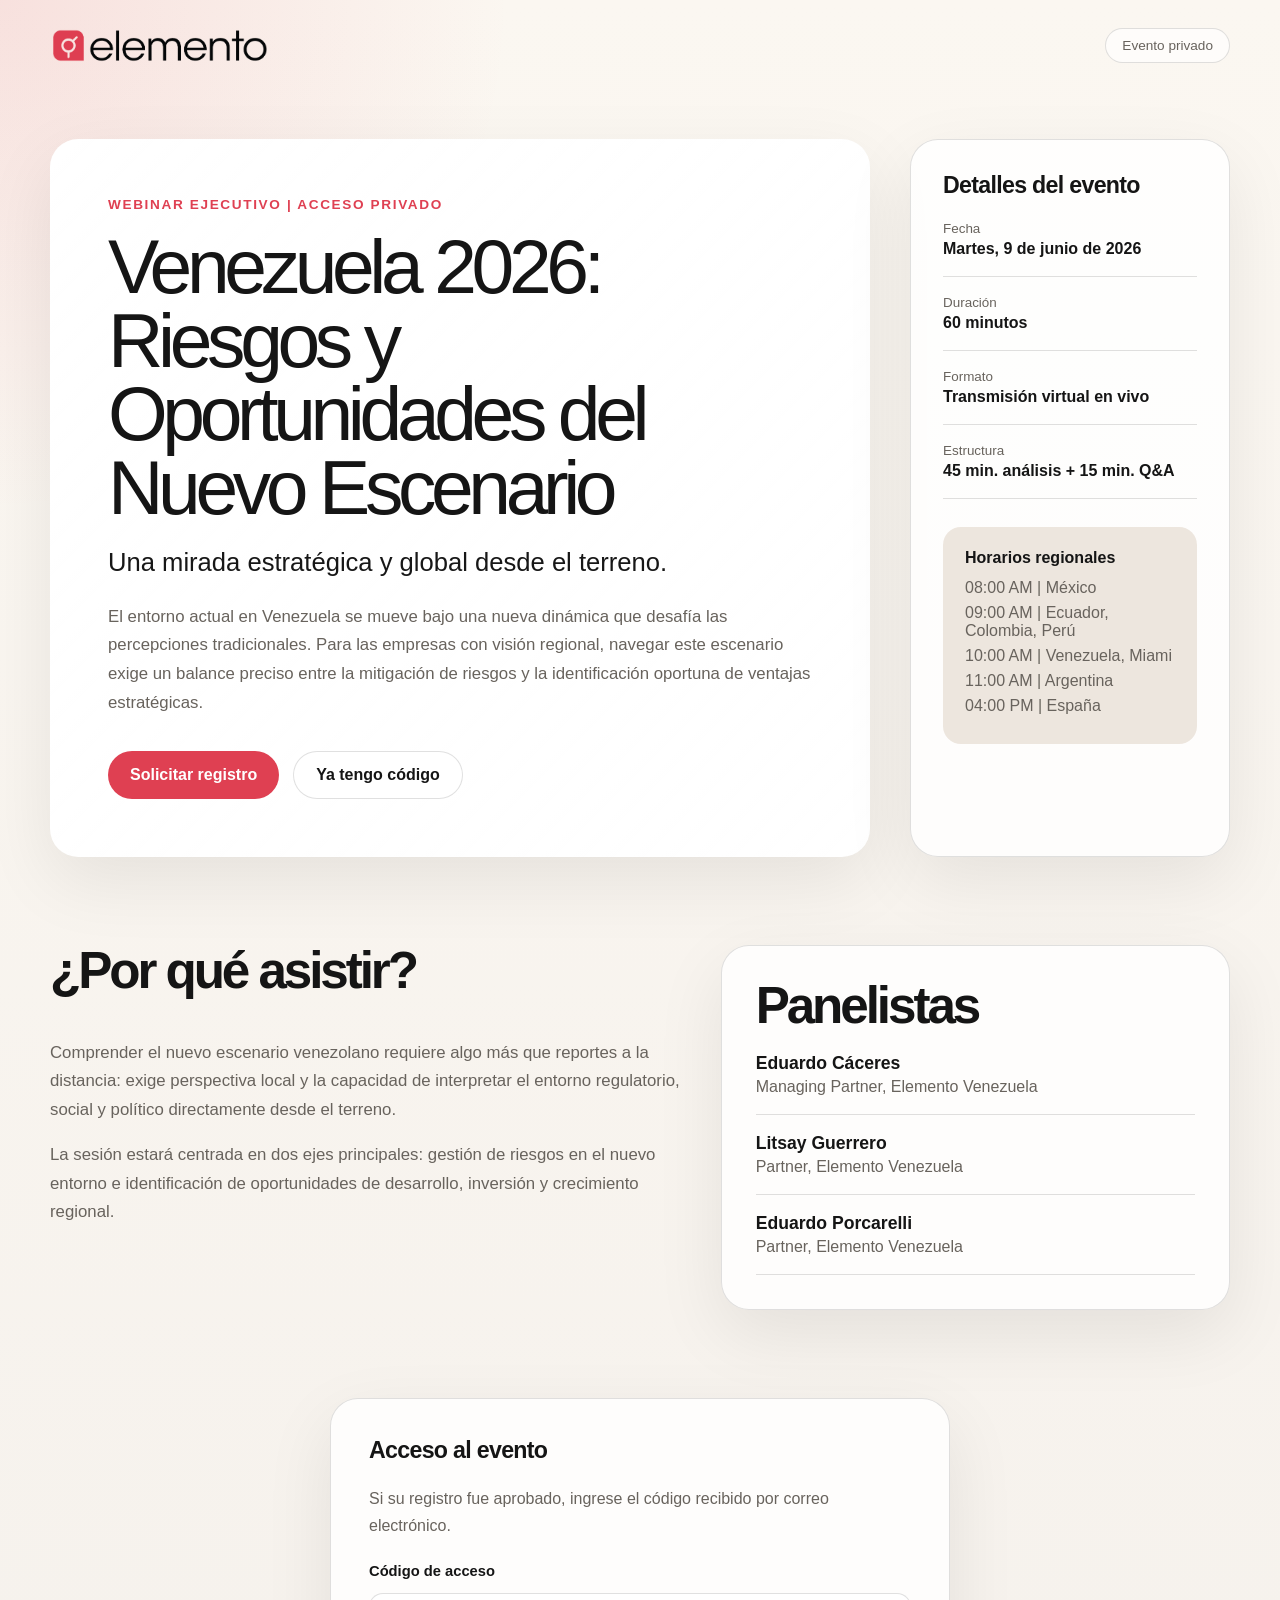
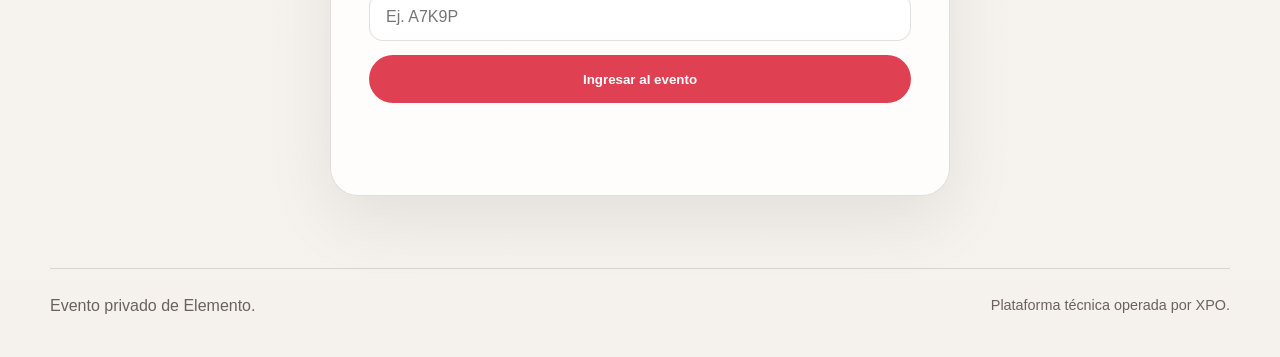
==== index.html @ 646c164e "Create initial landing and event pages" ====
<!DOCTYPE html>
<html lang="es">
<head>
  <meta charset="UTF-8" />
  <meta name="viewport" content="width=device-width, initial-scale=1.0" />
  <title>Venezuela 2026 | Evento privado Elemento</title>
  <meta
    name="description"
    content="Venezuela 2026: Riesgos y Oportunidades del Nuevo Escenario. Evento privado de Elemento."
  />
  <link rel="stylesheet" href="assets/css/styles.css" />
</head>
<body>
  <main class="page-shell">
    <header class="site-header">
      <img
        src="assets/img/elemento-logo-red.png"
        alt="Elemento"
        class="brand-logo"
      />
      <span class="event-label">Evento privado</span>
    </header>

    <section class="hero">
      <div class="hero-content">
        <p class="eyebrow">Webinar ejecutivo | Acceso privado</p>

        <h1>
          Venezuela 2026:<br />
          Riesgos y Oportunidades del Nuevo Escenario
        </h1>

        <p class="hero-subtitle">
          Una mirada estratégica y global desde el terreno.
        </p>

        <p class="hero-text">
          El entorno actual en Venezuela se mueve bajo una nueva dinámica que
          desafía las percepciones tradicionales. Para las empresas con visión
          regional, navegar este escenario exige un balance preciso entre la
          mitigación de riesgos y la identificación oportuna de ventajas
          estratégicas.
        </p>

        <div class="hero-actions">
          <a
            class="button button-primary"
            href="https://docs.google.com/forms/d/e/1FAIpQLSeJGfo5DS8KZubzHInb-4fm3yp3BHYfcJk1fOqgopE6ZHkMRQ/viewform?usp=header"
            target="_blank"
            rel="noopener noreferrer"
          >
            Solicitar registro
          </a>

          <a class="button button-secondary" href="#access">
            Ya tengo código
          </a>
        </div>
      </div>

      <aside class="event-card">
        <h2>Detalles del evento</h2>

        <ul class="event-details">
          <li>
            <span>Fecha</span>
            <strong>Martes, 9 de junio de 2026</strong>
          </li>
          <li>
            <span>Duración</span>
            <strong>60 minutos</strong>
          </li>
          <li>
            <span>Formato</span>
            <strong>Transmisión virtual en vivo</strong>
          </li>
          <li>
            <span>Estructura</span>
            <strong>45 min. análisis + 15 min. Q&A</strong>
          </li>
        </ul>

        <div class="schedule">
          <h3>Horarios regionales</h3>
          <p>08:00 AM | México</p>
          <p>09:00 AM | Ecuador, Colombia, Perú</p>
          <p>10:00 AM | Venezuela, Miami</p>
          <p>11:00 AM | Argentina</p>
          <p>04:00 PM | España</p>
        </div>
      </aside>
    </section>

    <section class="section two-columns">
      <div>
        <h2>¿Por qué asistir?</h2>
        <p>
          Comprender el nuevo escenario venezolano requiere algo más que
          reportes a la distancia: exige perspectiva local y la capacidad de
          interpretar el entorno regulatorio, social y político directamente
          desde el terreno.
        </p>
        <p>
          La sesión estará centrada en dos ejes principales: gestión de riesgos
          en el nuevo entorno e identificación de oportunidades de desarrollo,
          inversión y crecimiento regional.
        </p>
      </div>

      <div class="panel-box">
        <h2>Panelistas</h2>
        <ul class="panelists">
          <li>
            <strong>Eduardo Cáceres</strong>
            <span>Managing Partner, Elemento Venezuela</span>
          </li>
          <li>
            <strong>Litsay Guerrero</strong>
            <span>Partner, Elemento Venezuela</span>
          </li>
          <li>
            <strong>Eduardo Porcarelli</strong>
            <span>Partner, Elemento Venezuela</span>
          </li>
        </ul>
      </div>
    </section>

    <section id="access" class="access-section">
      <div class="access-card">
        <h2>Acceso al evento</h2>
        <p>
          Si su registro fue aprobado, ingrese el código recibido por correo
          electrónico.
        </p>

        <form id="accessForm" class="access-form">
          <label for="accessCode">Código de acceso</label>
          <input
            id="accessCode"
            name="accessCode"
            type="text"
            placeholder="Ej. A7K9P"
            autocomplete="one-time-code"
            required
          />
          <button type="submit" class="button button-primary">
            Ingresar al evento
          </button>
        </form>

        <p id="accessMessage" class="form-message"></p>
      </div>
    </section>

    <footer class="site-footer">
      <p>Evento privado de Elemento.</p>
      <p class="powered">Plataforma técnica operada por XPO.</p>
    </footer>
  </main>

  <script src="assets/js/access.js"></script>
</body>
</html>
---- assets/css/styles.css ----
:root {
  --color-bg: #f5f1ec;
  --color-bg-dark: #101010;
  --color-text: #151515;
  --color-muted: #68635d;
  --color-card: #ffffff;
  --color-border: rgba(0, 0, 0, 0.12);
  --color-accent: #df4052;
  --color-accent-dark: #b92e3d;
  --color-charcoal: #171717;
  --color-soft: #ede6de;
  --shadow-soft: 0 24px 70px rgba(0, 0, 0, 0.08);
  --radius-large: 28px;
  --radius-medium: 18px;
  --max-width: 1180px;
}

* {
  box-sizing: border-box;
}

html {
  scroll-behavior: smooth;
}

body {
  margin: 0;
  font-family: Arial, Helvetica, sans-serif;
  color: var(--color-text);
  background:
    radial-gradient(circle at top left, rgba(223, 64, 82, 0.12), transparent 32rem),
    linear-gradient(180deg, #fbf7f1 0%, var(--color-bg) 100%);
}

body.event-page {
  background:
    radial-gradient(circle at top right, rgba(223, 64, 82, 0.16), transparent 30rem),
    #f5f1ec;
}

img {
  max-width: 100%;
}

.page-shell {
  width: min(100% - 32px, var(--max-width));
  margin: 0 auto;
}

.site-header {
  display: flex;
  align-items: center;
  justify-content: space-between;
  padding: 28px 0;
  gap: 24px;
}

.brand-logo {
  width: 220px;
  height: auto;
  display: block;
}

.event-label {
  border: 1px solid var(--color-border);
  border-radius: 999px;
  padding: 9px 16px;
  font-size: 0.85rem;
  color: var(--color-muted);
  background: rgba(255, 255, 255, 0.65);
}

.hero {
  display: grid;
  grid-template-columns: minmax(0, 1.45fr) minmax(320px, 0.55fr);
  gap: 40px;
  align-items: stretch;
  padding: 48px 0 40px;
}

.hero-content {
  padding: 58px;
  border-radius: var(--radius-large);
  background:
    linear-gradient(135deg, rgba(255, 255, 255, 0.92), rgba(255, 255, 255, 0.72)),
    var(--color-card);
  box-shadow: var(--shadow-soft);
}

.eyebrow {
  margin: 0 0 18px;
  color: var(--color-accent);
  font-size: 0.85rem;
  font-weight: 700;
  letter-spacing: 0.12em;
  text-transform: uppercase;
}

h1,
h2,
h3,
p {
  margin-top: 0;
}

h1 {
  margin-bottom: 22px;
  font-size: clamp(2.6rem, 6vw, 5.8rem);
  line-height: 0.96;
  letter-spacing: -0.07em;
  font-weight: 500;
}

.hero-subtitle {
  max-width: 760px;
  margin-bottom: 24px;
  font-size: clamp(1.25rem, 2vw, 1.7rem);
  line-height: 1.25;
  color: var(--color-charcoal);
}

.hero-text {
  max-width: 760px;
  font-size: 1.05rem;
  line-height: 1.7;
  color: var(--color-muted);
}

.hero-actions {
  display: flex;
  flex-wrap: wrap;
  gap: 14px;
  margin-top: 34px;
}

.button {
  display: inline-flex;
  align-items: center;
  justify-content: center;
  min-height: 48px;
  padding: 0 22px;
  border-radius: 999px;
  font-weight: 700;
  text-decoration: none;
  border: 0;
  cursor: pointer;
  transition:
    transform 180ms ease,
    background-color 180ms ease,
    border-color 180ms ease;
}

.button:hover {
  transform: translateY(-1px);
}

.button-primary {
  color: #ffffff;
  background: var(--color-accent);
}

.button-primary:hover {
  background: var(--color-accent-dark);
}

.button-secondary {
  color: var(--color-text);
  border: 1px solid var(--color-border);
  background: rgba(255, 255, 255, 0.72);
}

.event-card,
.panel-box,
.access-card,
.qa-card {
  border: 1px solid var(--color-border);
  border-radius: var(--radius-large);
  background: rgba(255, 255, 255, 0.82);
  box-shadow: var(--shadow-soft);
}

.event-card {
  padding: 32px;
}

.event-card h2,
.panel-box h2,
.access-card h2,
.qa-card h2 {
  margin-bottom: 22px;
  font-size: 1.45rem;
  letter-spacing: -0.03em;
}

.event-details {
  display: grid;
  gap: 18px;
  margin: 0;
  padding: 0;
  list-style: none;
}

.event-details li {
  display: grid;
  gap: 4px;
  padding-bottom: 18px;
  border-bottom: 1px solid var(--color-border);
}

.event-details span {
  color: var(--color-muted);
  font-size: 0.84rem;
}

.event-details strong {
  font-size: 1rem;
}

.schedule {
  margin-top: 28px;
  padding: 22px;
  border-radius: var(--radius-medium);
  background: var(--color-soft);
}

.schedule h3 {
  margin-bottom: 12px;
  font-size: 1rem;
}

.schedule p {
  margin-bottom: 7px;
  color: var(--color-muted);
}

.section {
  padding: 48px 0;
}

.two-columns {
  display: grid;
  grid-template-columns: minmax(0, 1fr) minmax(320px, 0.8fr);
  gap: 34px;
}

.section h2 {
  font-size: clamp(2rem, 4vw, 3.4rem);
  line-height: 1;
  letter-spacing: -0.06em;
}

.section p {
  font-size: 1.05rem;
  line-height: 1.7;
  color: var(--color-muted);
}

.panel-box {
  padding: 34px;
}

.panelists {
  display: grid;
  gap: 18px;
  margin: 0;
  padding: 0;
  list-style: none;
}

.panelists li {
  display: grid;
  gap: 4px;
  padding-bottom: 18px;
  border-bottom: 1px solid var(--color-border);
}

.panelists strong {
  font-size: 1.1rem;
}

.panelists span {
  color: var(--color-muted);
}

.access-section {
  padding: 40px 0 72px;
}

.access-card {
  max-width: 620px;
  margin: 0 auto;
  padding: 38px;
}

.access-card p,
.qa-card p,
.event-note p {
  color: var(--color-muted);
  line-height: 1.65;
}

.access-form,
.qa-form {
  display: grid;
  gap: 14px;
  margin-top: 24px;
}

label {
  font-size: 0.92rem;
  font-weight: 700;
}

input,
textarea {
  width: 100%;
  border: 1px solid var(--color-border);
  border-radius: 14px;
  padding: 14px 16px;
  font: inherit;
  color: var(--color-text);
  background: #ffffff;
}

input:focus,
textarea:focus {
  outline: 2px solid rgba(223, 64, 82, 0.24);
  border-color: var(--color-accent);
}

.form-message {
  min-height: 22px;
  margin-top: 16px;
  font-weight: 700;
}

.form-message.success {
  color: #147a3d;
}

.form-message.error {
  color: var(--color-accent-dark);
}

.event-hero {
  padding: 36px 0;
}

.event-hero h1 {
  margin-bottom: 12px;
}

.live-layout {
  display: grid;
  grid-template-columns: minmax(0, 1.45fr) minmax(320px, 0.55fr);
  gap: 28px;
  align-items: start;
  padding-bottom: 72px;
}

.video-area {
  display: grid;
  gap: 18px;
}

.video-wrapper {
  position: relative;
  overflow: hidden;
  border-radius: var(--radius-large);
  background: #000000;
  box-shadow: var(--shadow-soft);
  aspect-ratio: 16 / 9;
}

.video-wrapper iframe {
  position: absolute;
  inset: 0;
  width: 100%;
  height: 100%;
}

.event-note {
  padding: 20px 22px;
  border-radius: var(--radius-medium);
  background: rgba(255, 255, 255, 0.75);
  border: 1px solid var(--color-border);
}

.qa-card {
  padding: 28px;
}

.qa-form textarea {
  resize: vertical;
}

.site-footer {
  display: flex;
  justify-content: space-between;
  gap: 24px;
  padding: 28px 0 42px;
  color: var(--color-muted);
  border-top: 1px solid var(--color-border);
}

.site-footer p {
  margin: 0;
}

.powered {
  font-size: 0.9rem;
}

@media (max-width: 900px) {
  .hero,
  .two-columns,
  .live-layout {
    grid-template-columns: 1fr;
  }

  .hero-content {
    padding: 34px;
  }

  .brand-logo {
    width: 180px;
  }

  .site-footer {
    flex-direction: column;
  }
}

@media (max-width: 560px) {
  .page-shell {
    width: min(100% - 22px, var(--max-width));
  }

  .site-header {
    align-items: flex-start;
    flex-direction: column;
  }

  .hero-content,
  .event-card,
  .panel-box,
  .access-card,
  .qa-card {
    border-radius: 20px;
    padding: 24px;
  }

  .hero-actions {
    flex-direction: column;
  }

  .button {
    width: 100%;
  }
}
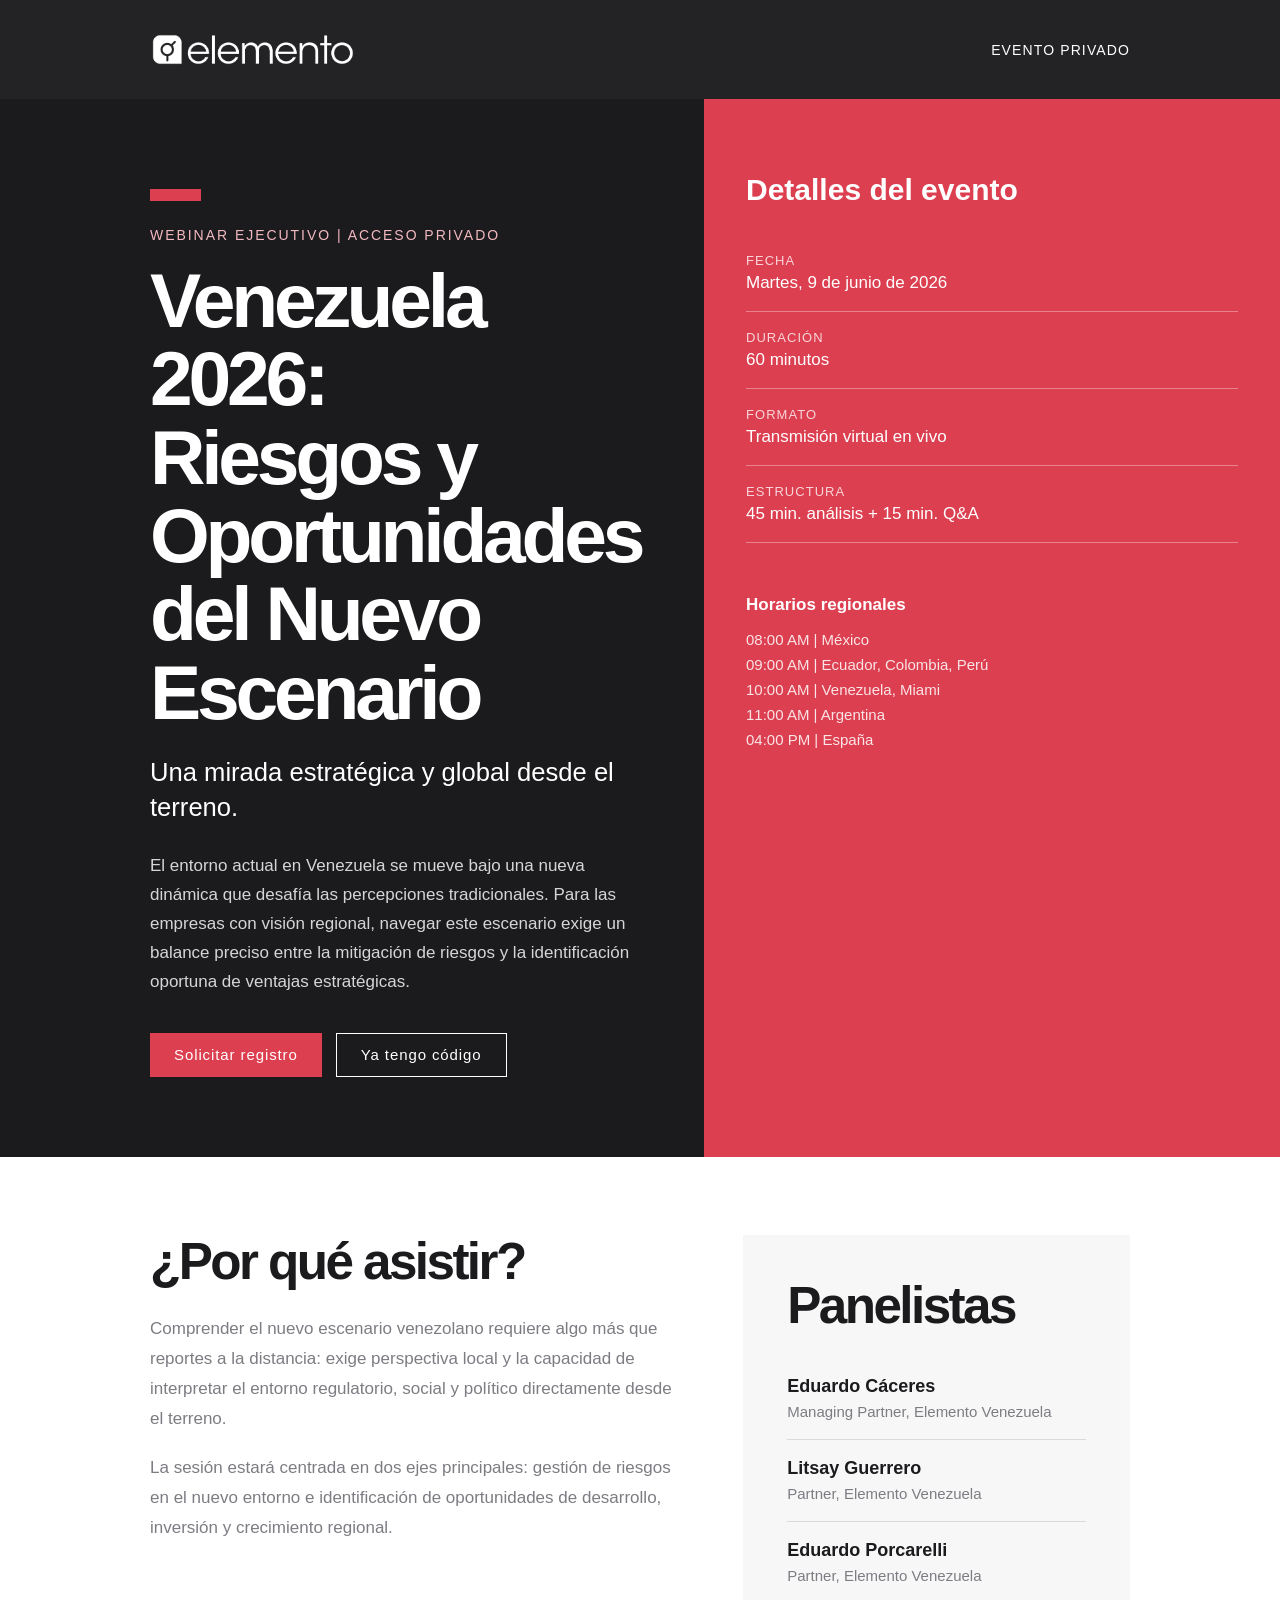
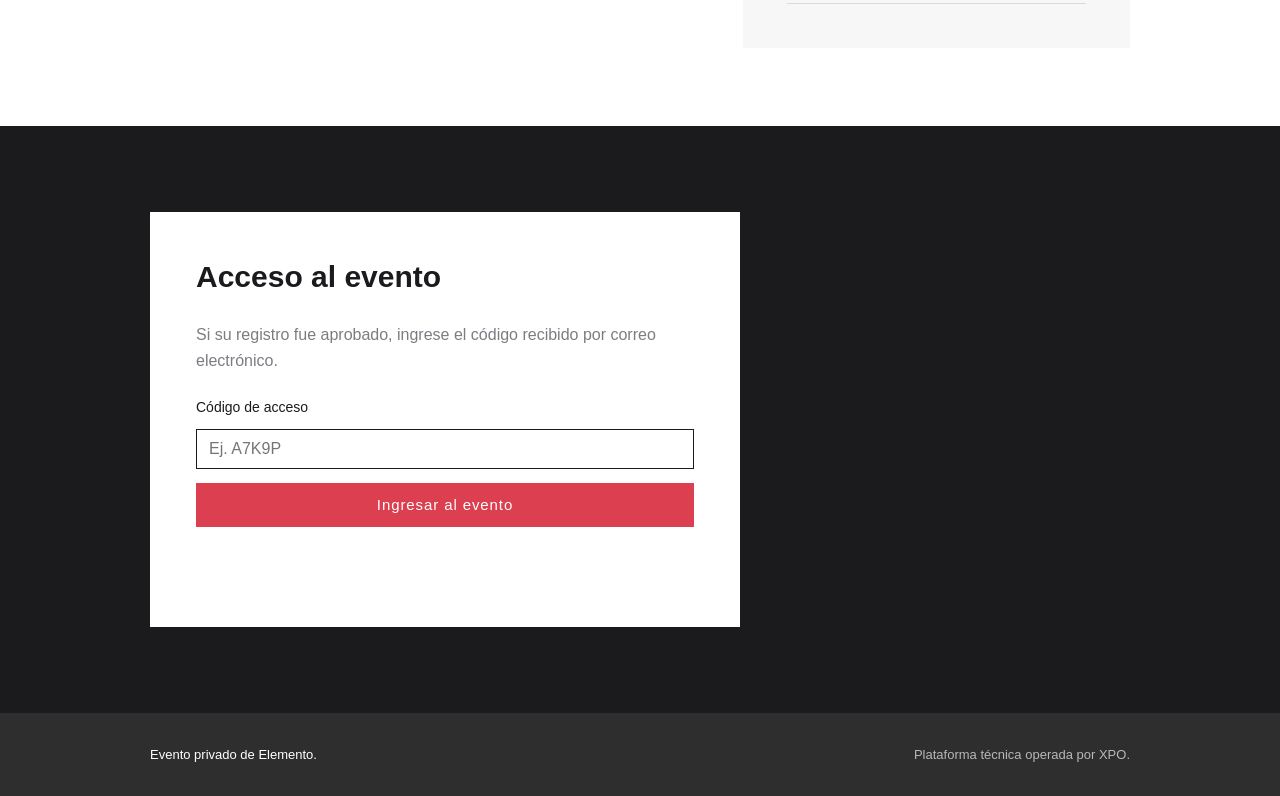
==== commit b830f6fa: "Adjust styling to match Elemento brand" ====
--- a/index.html
+++ b/index.html
@@ -14,7 +14,7 @@
   <main class="page-shell">
     <header class="site-header">
       <img
-        src="assets/img/elemento-logo-red.png"
+        src="assets/img/elemento-logo-white.png"
         alt="Elemento"
         class="brand-logo"
       />
--- a/assets/css/styles.css
+++ b/assets/css/styles.css
@@ -1,19 +1,21 @@
 :root {
-  --color-bg: #f5f1ec;
-  --color-bg-dark: #101010;
-  --color-text: #151515;
-  --color-muted: #68635d;
-  --color-card: #ffffff;
-  --color-border: rgba(0, 0, 0, 0.12);
-  --color-accent: #df4052;
-  --color-accent-dark: #b92e3d;
-  --color-charcoal: #171717;
-  --color-soft: #ede6de;
-  --shadow-soft: 0 24px 70px rgba(0, 0, 0, 0.08);
-  --radius-large: 28px;
-  --radius-medium: 18px;
-  --max-width: 1180px;
-}
+  --color-white: #ffffff;
+  --color-black: #000000;
+  --color-dark: #1b1b1e;
+  --color-dark-soft: #2f2e2e;
+  --color-red: #dc3f50;
+  --color-red-light: #e8959e;
+  --color-red-soft: #f3b9c0;
+  --color-gray: #7c7c83;
+  --color-gray-light: #dadada;
+  --color-bg: #ffffff;
+  --color-section: #f7f7f7;
+  --site-width: 980px;
+  --font-heading: "Raleway", Arial, Helvetica, sans-serif;
+  --font-body: "Helvetica Neue", Helvetica, Arial, sans-serif;
+}
+
+@import url("https://fonts.googleapis.com/css2?family=Raleway:wght@400;700&display=swap");
 
 * {
   box-sizing: border-box;
@@ -25,17 +27,16 @@
 
 body {
   margin: 0;
-  font-family: Arial, Helvetica, sans-serif;
-  color: var(--color-text);
-  background:
-    radial-gradient(circle at top left, rgba(223, 64, 82, 0.12), transparent 32rem),
-    linear-gradient(180deg, #fbf7f1 0%, var(--color-bg) 100%);
+  font-family: var(--font-body);
+  font-weight: 300;
+  color: var(--color-dark);
+  background: var(--color-white);
+  -webkit-font-smoothing: antialiased;
+  -moz-osx-font-smoothing: grayscale;
 }
 
 body.event-page {
-  background:
-    radial-gradient(circle at top right, rgba(223, 64, 82, 0.16), transparent 30rem),
-    #f5f1ec;
+  background: var(--color-white);
 }
 
 img {
@@ -43,56 +44,62 @@
 }
 
 .page-shell {
-  width: min(100% - 32px, var(--max-width));
+  width: 100%;
   margin: 0 auto;
 }
 
 .site-header {
+  min-height: 99px;
+  padding: 30px max(28px, calc((100vw - var(--site-width)) / 2));
   display: flex;
   align-items: center;
   justify-content: space-between;
-  padding: 28px 0;
   gap: 24px;
+  background: rgba(27, 27, 30, 0.96);
 }
 
 .brand-logo {
-  width: 220px;
+  width: 206px;
   height: auto;
   display: block;
 }
 
 .event-label {
-  border: 1px solid var(--color-border);
-  border-radius: 999px;
-  padding: 9px 16px;
-  font-size: 0.85rem;
-  color: var(--color-muted);
-  background: rgba(255, 255, 255, 0.65);
+  font-family: var(--font-heading);
+  color: var(--color-white);
+  font-size: 14px;
+  letter-spacing: 0.08em;
+  text-transform: uppercase;
 }
 
 .hero {
   display: grid;
-  grid-template-columns: minmax(0, 1.45fr) minmax(320px, 0.55fr);
-  gap: 40px;
-  align-items: stretch;
-  padding: 48px 0 40px;
+  grid-template-columns: minmax(0, 1.1fr) minmax(320px, 0.9fr);
+  min-height: 580px;
+  background: var(--color-dark);
 }
 
 .hero-content {
-  padding: 58px;
-  border-radius: var(--radius-large);
-  background:
-    linear-gradient(135deg, rgba(255, 255, 255, 0.92), rgba(255, 255, 255, 0.72)),
-    var(--color-card);
-  box-shadow: var(--shadow-soft);
+  padding: 90px 54px 80px max(54px, calc((100vw - var(--site-width)) / 2));
+  color: var(--color-white);
+}
+
+.hero-content::before,
+.section-marker {
+  content: "";
+  display: block;
+  width: 51px;
+  height: 12px;
+  margin-bottom: 26px;
+  background: var(--color-red);
 }
 
 .eyebrow {
   margin: 0 0 18px;
-  color: var(--color-accent);
-  font-size: 0.85rem;
-  font-weight: 700;
-  letter-spacing: 0.12em;
+  font-family: var(--font-heading);
+  font-size: 14px;
+  color: var(--color-red-soft);
+  letter-spacing: 0.14em;
   text-transform: uppercase;
 }
 
@@ -104,199 +111,231 @@
 }
 
 h1 {
-  margin-bottom: 22px;
-  font-size: clamp(2.6rem, 6vw, 5.8rem);
-  line-height: 0.96;
-  letter-spacing: -0.07em;
-  font-weight: 500;
+  max-width: 900px;
+  margin-bottom: 24px;
+  font-family: var(--font-heading);
+  font-size: clamp(3.2rem, 6vw, 5.7rem);
+  line-height: 1.02;
+  letter-spacing: -0.055em;
+  font-weight: 700;
+  color: var(--color-white);
 }
 
 .hero-subtitle {
   max-width: 760px;
-  margin-bottom: 24px;
-  font-size: clamp(1.25rem, 2vw, 1.7rem);
-  line-height: 1.25;
-  color: var(--color-charcoal);
+  margin-bottom: 28px;
+  font-family: var(--font-heading);
+  font-size: clamp(1.35rem, 2vw, 1.9rem);
+  line-height: 1.35;
+  font-weight: 400;
+  color: var(--color-white);
 }
 
 .hero-text {
   max-width: 760px;
-  font-size: 1.05rem;
+  margin-bottom: 0;
+  font-size: 17px;
   line-height: 1.7;
-  color: var(--color-muted);
+  color: rgba(255, 255, 255, 0.82);
 }
 
 .hero-actions {
   display: flex;
   flex-wrap: wrap;
   gap: 14px;
-  margin-top: 34px;
+  margin-top: 36px;
 }
 
 .button {
   display: inline-flex;
   align-items: center;
   justify-content: center;
-  min-height: 48px;
-  padding: 0 22px;
-  border-radius: 999px;
-  font-weight: 700;
+  min-height: 44px;
+  padding: 0 24px;
+  border: 0;
+  border-radius: 0;
+  font-family: var(--font-heading);
+  font-size: 15px;
+  font-weight: 400;
+  letter-spacing: 0.06em;
   text-decoration: none;
-  border: 0;
   cursor: pointer;
   transition:
-    transform 180ms ease,
-    background-color 180ms ease,
-    border-color 180ms ease;
-}
-
-.button:hover {
-  transform: translateY(-1px);
+    background 0.25s ease,
+    color 0.25s ease,
+    border-color 0.25s ease;
 }
 
 .button-primary {
-  color: #ffffff;
-  background: var(--color-accent);
+  color: var(--color-white);
+  background: var(--color-red);
 }
 
 .button-primary:hover {
-  background: var(--color-accent-dark);
+  background: var(--color-red-light);
 }
 
 .button-secondary {
-  color: var(--color-text);
-  border: 1px solid var(--color-border);
-  background: rgba(255, 255, 255, 0.72);
-}
-
-.event-card,
-.panel-box,
-.access-card,
-.qa-card {
-  border: 1px solid var(--color-border);
-  border-radius: var(--radius-large);
-  background: rgba(255, 255, 255, 0.82);
-  box-shadow: var(--shadow-soft);
+  color: var(--color-white);
+  border: 1px solid var(--color-white);
+  background: transparent;
+}
+
+.button-secondary:hover {
+  color: var(--color-dark);
+  background: var(--color-white);
 }
 
 .event-card {
-  padding: 32px;
+  padding: 72px 42px;
+  background: var(--color-red);
+  color: var(--color-white);
 }
 
 .event-card h2,
 .panel-box h2,
 .access-card h2,
 .qa-card h2 {
-  margin-bottom: 22px;
-  font-size: 1.45rem;
-  letter-spacing: -0.03em;
+  margin-bottom: 26px;
+  font-family: var(--font-heading);
+  font-size: 30px;
+  line-height: 1.25;
+  font-weight: 700;
 }
 
 .event-details {
   display: grid;
-  gap: 18px;
+  gap: 0;
   margin: 0;
   padding: 0;
   list-style: none;
 }
 
 .event-details li {
-  display: grid;
-  gap: 4px;
-  padding-bottom: 18px;
-  border-bottom: 1px solid var(--color-border);
+  padding: 18px 0;
+  border-bottom: 1px solid rgba(255, 255, 255, 0.35);
 }
 
 .event-details span {
-  color: var(--color-muted);
-  font-size: 0.84rem;
+  display: block;
+  margin-bottom: 5px;
+  font-family: var(--font-heading);
+  font-size: 13px;
+  letter-spacing: 0.08em;
+  text-transform: uppercase;
+  color: rgba(255, 255, 255, 0.78);
 }
 
 .event-details strong {
-  font-size: 1rem;
+  font-size: 17px;
+  font-weight: 300;
+  color: var(--color-white);
 }
 
 .schedule {
-  margin-top: 28px;
-  padding: 22px;
-  border-radius: var(--radius-medium);
-  background: var(--color-soft);
+  margin-top: 30px;
+  padding-top: 22px;
 }
 
 .schedule h3 {
-  margin-bottom: 12px;
-  font-size: 1rem;
+  margin-bottom: 16px;
+  font-family: var(--font-heading);
+  font-size: 17px;
+  color: var(--color-white);
 }
 
 .schedule p {
-  margin-bottom: 7px;
-  color: var(--color-muted);
+  margin-bottom: 8px;
+  font-size: 15px;
+  color: rgba(255, 255, 255, 0.86);
 }
 
 .section {
-  padding: 48px 0;
+  padding: 78px max(28px, calc((100vw - var(--site-width)) / 2));
 }
 
 .two-columns {
   display: grid;
-  grid-template-columns: minmax(0, 1fr) minmax(320px, 0.8fr);
-  gap: 34px;
+  grid-template-columns: minmax(0, 1fr) minmax(320px, 0.72fr);
+  gap: 56px;
+  align-items: start;
+  background: var(--color-white);
 }
 
 .section h2 {
-  font-size: clamp(2rem, 4vw, 3.4rem);
-  line-height: 1;
-  letter-spacing: -0.06em;
+  margin-bottom: 26px;
+  font-family: var(--font-heading);
+  font-size: clamp(2.35rem, 4vw, 4.9rem);
+  line-height: 1.05;
+  letter-spacing: -0.05em;
+  font-weight: 700;
+  color: var(--color-dark);
 }
 
 .section p {
-  font-size: 1.05rem;
-  line-height: 1.7;
-  color: var(--color-muted);
+  max-width: 660px;
+  margin-bottom: 20px;
+  font-size: 17px;
+  line-height: 1.75;
+  color: var(--color-gray);
 }
 
 .panel-box {
-  padding: 34px;
+  padding: 44px;
+  background: var(--color-section);
+}
+
+.panel-box h2 {
+  color: var(--color-dark);
 }
 
 .panelists {
   display: grid;
-  gap: 18px;
+  gap: 0;
   margin: 0;
   padding: 0;
   list-style: none;
 }
 
 .panelists li {
-  display: grid;
-  gap: 4px;
-  padding-bottom: 18px;
-  border-bottom: 1px solid var(--color-border);
+  padding: 18px 0;
+  border-bottom: 1px solid var(--color-gray-light);
 }
 
 .panelists strong {
-  font-size: 1.1rem;
+  display: block;
+  margin-bottom: 6px;
+  font-family: var(--font-heading);
+  font-size: 18px;
+  color: var(--color-dark);
 }
 
 .panelists span {
-  color: var(--color-muted);
+  font-size: 15px;
+  color: var(--color-gray);
 }
 
 .access-section {
-  padding: 40px 0 72px;
+  padding: 86px max(28px, calc((100vw - var(--site-width)) / 2));
+  background: var(--color-dark);
 }
 
 .access-card {
-  max-width: 620px;
-  margin: 0 auto;
-  padding: 38px;
+  max-width: 590px;
+  padding: 46px;
+  background: var(--color-white);
+}
+
+.access-card h2 {
+  color: var(--color-dark);
 }
 
 .access-card p,
 .qa-card p,
 .event-note p {
-  color: var(--color-muted);
+  font-size: 16px;
   line-height: 1.65;
+  color: var(--color-gray);
 }
 
 .access-form,
@@ -307,31 +346,43 @@
 }
 
 label {
-  font-size: 0.92rem;
-  font-weight: 700;
+  font-family: var(--font-heading);
+  font-size: 14px;
+  font-weight: 400;
+  color: var(--color-dark);
 }
 
 input,
 textarea {
   width: 100%;
-  border: 1px solid var(--color-border);
-  border-radius: 14px;
-  padding: 14px 16px;
-  font: inherit;
-  color: var(--color-text);
-  background: #ffffff;
+  border: 1px solid var(--color-dark);
+  border-radius: 0;
+  padding: 10px 12px;
+  font-family: var(--font-body);
+  font-size: 16px;
+  color: var(--color-dark);
+  background: var(--color-white);
+}
+
+input {
+  min-height: 38px;
+}
+
+textarea {
+  resize: vertical;
 }
 
 input:focus,
 textarea:focus {
-  outline: 2px solid rgba(223, 64, 82, 0.24);
-  border-color: var(--color-accent);
+  outline: none;
+  border-width: 2px;
 }
 
 .form-message {
   min-height: 22px;
   margin-top: 16px;
-  font-weight: 700;
+  font-family: var(--font-heading);
+  font-size: 14px;
 }
 
 .form-message.success {
@@ -339,23 +390,36 @@
 }
 
 .form-message.error {
-  color: var(--color-accent-dark);
+  color: var(--color-red);
 }
 
 .event-hero {
-  padding: 36px 0;
+  padding: 72px max(28px, calc((100vw - var(--site-width)) / 2)) 42px;
+  background: var(--color-dark);
+  color: var(--color-white);
+}
+
+.event-hero::before {
+  content: "";
+  display: block;
+  width: 51px;
+  height: 12px;
+  margin-bottom: 26px;
+  background: var(--color-red);
 }
 
 .event-hero h1 {
   margin-bottom: 12px;
+  color: var(--color-white);
 }
 
 .live-layout {
   display: grid;
-  grid-template-columns: minmax(0, 1.45fr) minmax(320px, 0.55fr);
-  gap: 28px;
+  grid-template-columns: minmax(0, 1.32fr) minmax(320px, 0.68fr);
+  gap: 32px;
   align-items: start;
-  padding-bottom: 72px;
+  padding: 56px max(28px, calc((100vw - var(--site-width)) / 2)) 76px;
+  background: var(--color-white);
 }
 
 .video-area {
@@ -366,9 +430,7 @@
 .video-wrapper {
   position: relative;
   overflow: hidden;
-  border-radius: var(--radius-large);
-  background: #000000;
-  box-shadow: var(--shadow-soft);
+  background: var(--color-black);
   aspect-ratio: 16 / 9;
 }
 
@@ -380,27 +442,24 @@
 }
 
 .event-note {
-  padding: 20px 22px;
-  border-radius: var(--radius-medium);
-  background: rgba(255, 255, 255, 0.75);
-  border: 1px solid var(--color-border);
+  padding: 22px;
+  border-left: 8px solid var(--color-red);
+  background: var(--color-section);
 }
 
 .qa-card {
-  padding: 28px;
-}
-
-.qa-form textarea {
-  resize: vertical;
+  padding: 34px;
+  background: var(--color-section);
 }
 
 .site-footer {
   display: flex;
   justify-content: space-between;
   gap: 24px;
-  padding: 28px 0 42px;
-  color: var(--color-muted);
-  border-top: 1px solid var(--color-border);
+  padding: 34px max(28px, calc((100vw - var(--site-width)) / 2));
+  font-size: 13px;
+  color: var(--color-white);
+  background: var(--color-dark-soft);
 }
 
 .site-footer p {
@@ -408,7 +467,7 @@
 }
 
 .powered {
-  font-size: 0.9rem;
+  color: rgba(255, 255, 255, 0.66);
 }
 
 @media (max-width: 900px) {
@@ -419,11 +478,15 @@
   }
 
   .hero-content {
-    padding: 34px;
+    padding: 62px 28px;
+  }
+
+  .event-card {
+    padding: 42px 28px;
   }
 
   .brand-logo {
-    width: 180px;
+    width: 188px;
   }
 
   .site-footer {
@@ -432,22 +495,29 @@
 }
 
 @media (max-width: 560px) {
-  .page-shell {
-    width: min(100% - 22px, var(--max-width));
-  }
-
   .site-header {
     align-items: flex-start;
     flex-direction: column;
-  }
-
-  .hero-content,
+    padding: 24px 22px;
+  }
+
+  .hero-content {
+    padding: 52px 22px;
+  }
+
   .event-card,
+  .section,
+  .access-section,
+  .event-hero,
+  .live-layout {
+    padding-left: 22px;
+    padding-right: 22px;
+  }
+
   .panel-box,
   .access-card,
   .qa-card {
-    border-radius: 20px;
-    padding: 24px;
+    padding: 28px 22px;
   }
 
   .hero-actions {
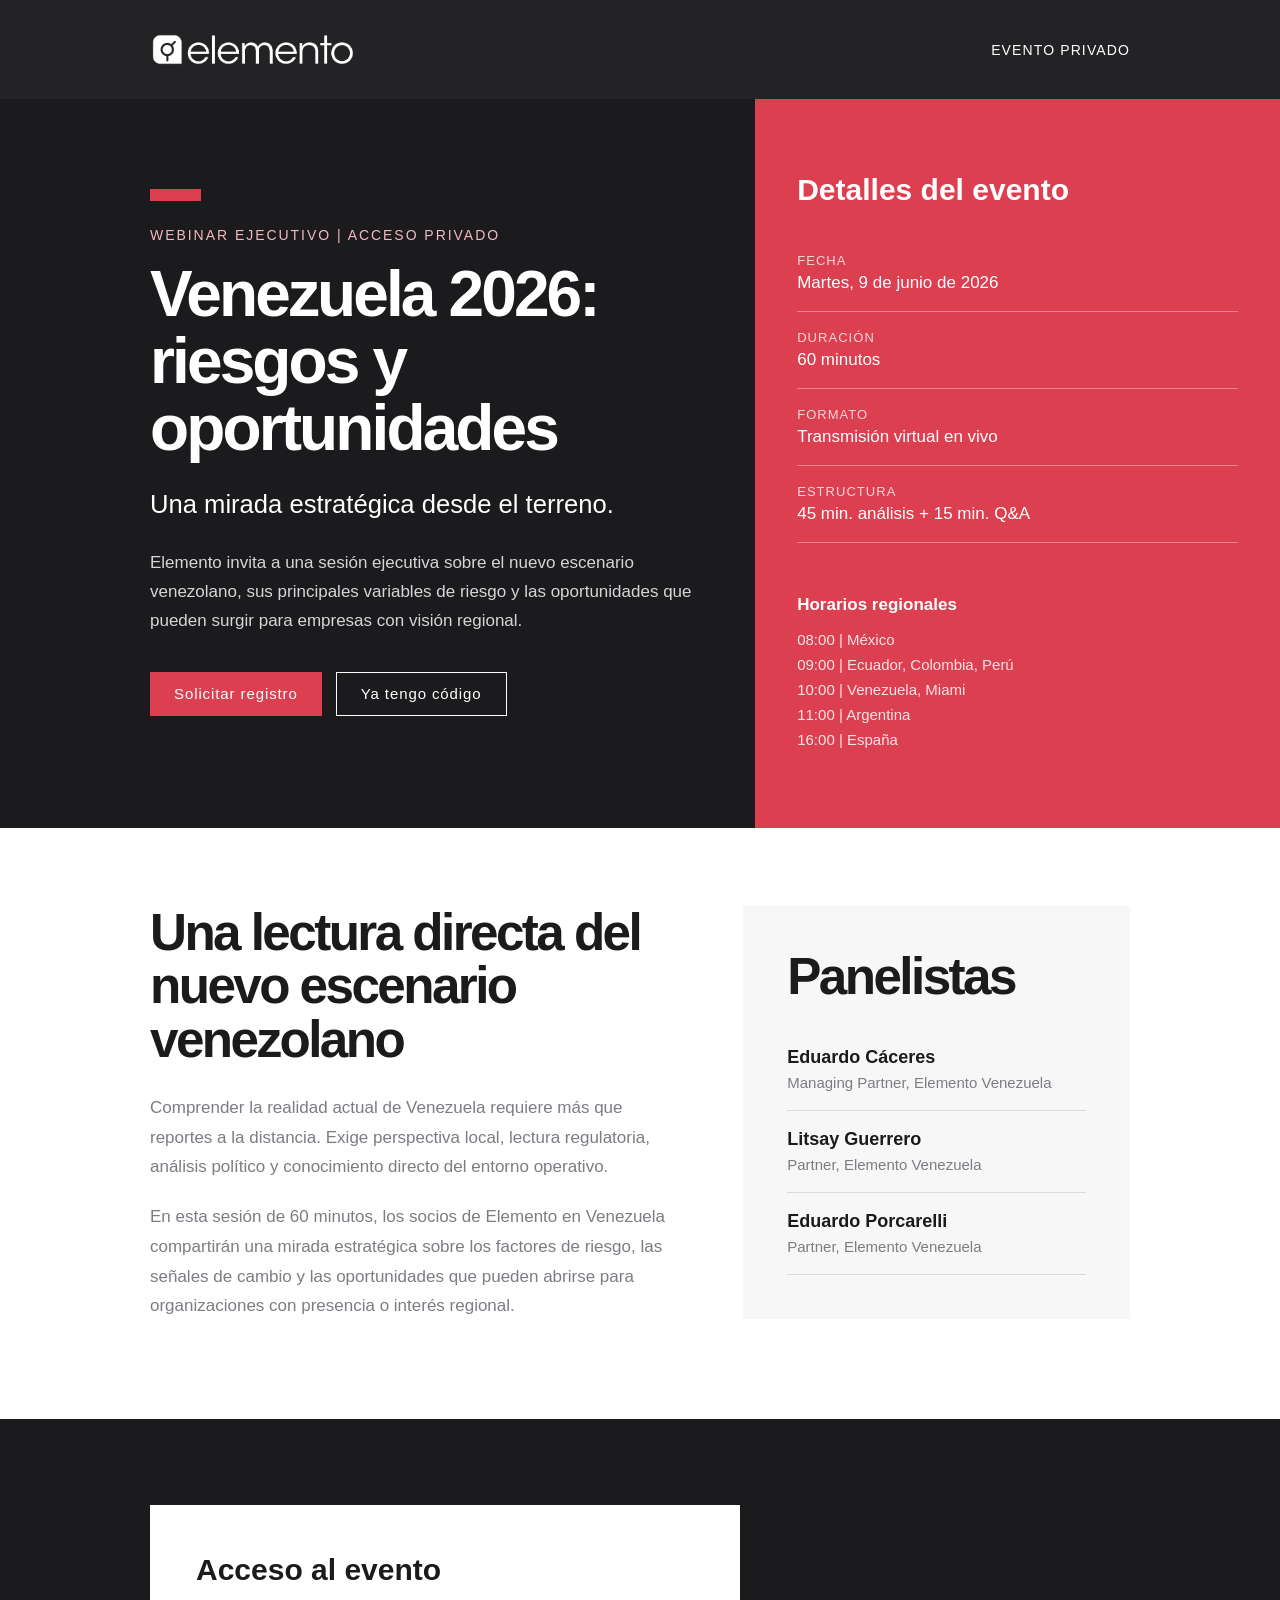
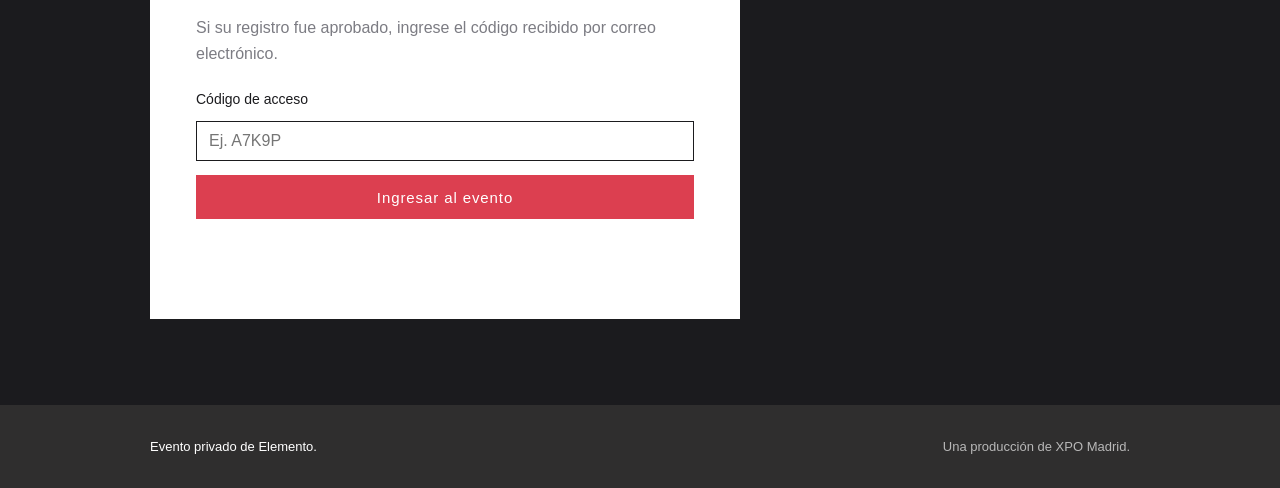
==== commit be0f0c5d: "Connect access validation and questions to Apps Script" ====
--- a/index.html
+++ b/index.html
@@ -26,35 +26,53 @@
         <p class="eyebrow">Webinar ejecutivo | Acceso privado</p>
 
         <h1>
+
           Venezuela 2026:<br />
-          Riesgos y Oportunidades del Nuevo Escenario
+
+          riesgos y oportunidades
+
         </h1>
 
         <p class="hero-subtitle">
-          Una mirada estratégica y global desde el terreno.
+
+          Una mirada estratégica desde el terreno.
+
         </p>
 
         <p class="hero-text">
-          El entorno actual en Venezuela se mueve bajo una nueva dinámica que
-          desafía las percepciones tradicionales. Para las empresas con visión
-          regional, navegar este escenario exige un balance preciso entre la
-          mitigación de riesgos y la identificación oportuna de ventajas
-          estratégicas.
+
+          Elemento invita a una sesión ejecutiva sobre el nuevo escenario venezolano,
+
+          sus principales variables de riesgo y las oportunidades que pueden surgir
+
+          para empresas con visión regional.
+
         </p>
 
         <div class="hero-actions">
+
           <a
+
             class="button button-primary"
+
             href="https://docs.google.com/forms/d/e/1FAIpQLSeJGfo5DS8KZubzHInb-4fm3yp3BHYfcJk1fOqgopE6ZHkMRQ/viewform?usp=header"
+
             target="_blank"
+
             rel="noopener noreferrer"
+
           >
+
             Solicitar registro
+
           </a>
 
           <a class="button button-secondary" href="#access">
+
             Ya tengo código
+
           </a>
+
         </div>
       </div>
 
@@ -82,28 +100,30 @@
 
         <div class="schedule">
           <h3>Horarios regionales</h3>
-          <p>08:00 AM | México</p>
-          <p>09:00 AM | Ecuador, Colombia, Perú</p>
-          <p>10:00 AM | Venezuela, Miami</p>
-          <p>11:00 AM | Argentina</p>
-          <p>04:00 PM | España</p>
+          <p>08:00 | México</p>
+          <p>09:00 | Ecuador, Colombia, Perú</p>
+          <p>10:00 | Venezuela, Miami</p>
+          <p>11:00 | Argentina</p>
+          <p>16:00 | España</p>
         </div>
       </aside>
     </section>
 
     <section class="section two-columns">
       <div>
-        <h2>¿Por qué asistir?</h2>
+        <h2>Una lectura directa del nuevo escenario venezolano</h2>
+
         <p>
-          Comprender el nuevo escenario venezolano requiere algo más que
-          reportes a la distancia: exige perspectiva local y la capacidad de
-          interpretar el entorno regulatorio, social y político directamente
-          desde el terreno.
+          Comprender la realidad actual de Venezuela requiere más que reportes a la
+          distancia. Exige perspectiva local, lectura regulatoria, análisis político y
+          conocimiento directo del entorno operativo.
         </p>
+
         <p>
-          La sesión estará centrada en dos ejes principales: gestión de riesgos
-          en el nuevo entorno e identificación de oportunidades de desarrollo,
-          inversión y crecimiento regional.
+          En esta sesión de 60 minutos, los socios de Elemento en Venezuela compartirán
+          una mirada estratégica sobre los factores de riesgo, las señales de cambio y
+          las oportunidades que pueden abrirse para organizaciones con presencia o
+          interés regional.
         </p>
       </div>
 
@@ -155,7 +175,7 @@
 
     <footer class="site-footer">
       <p>Evento privado de Elemento.</p>
-      <p class="powered">Plataforma técnica operada por XPO.</p>
+      <p class="powered">Una producción de XPO Madrid.</p>
     </footer>
   </main>
 
--- a/assets/css/styles.css
+++ b/assets/css/styles.css
@@ -74,7 +74,7 @@
 
 .hero {
   display: grid;
-  grid-template-columns: minmax(0, 1.1fr) minmax(320px, 0.9fr);
+  grid-template-columns: minmax(0, 1.18fr) minmax(320px, 0.82fr);
   min-height: 580px;
   background: var(--color-dark);
 }
@@ -111,12 +111,12 @@
 }
 
 h1 {
-  max-width: 900px;
+  max-width: 760px;
   margin-bottom: 24px;
   font-family: var(--font-heading);
-  font-size: clamp(3.2rem, 6vw, 5.7rem);
-  line-height: 1.02;
-  letter-spacing: -0.055em;
+  font-size: clamp(3rem, 5vw, 4.9rem);
+  line-height: 1.05;
+  letter-spacing: -0.045em;
   font-weight: 700;
   color: var(--color-white);
 }
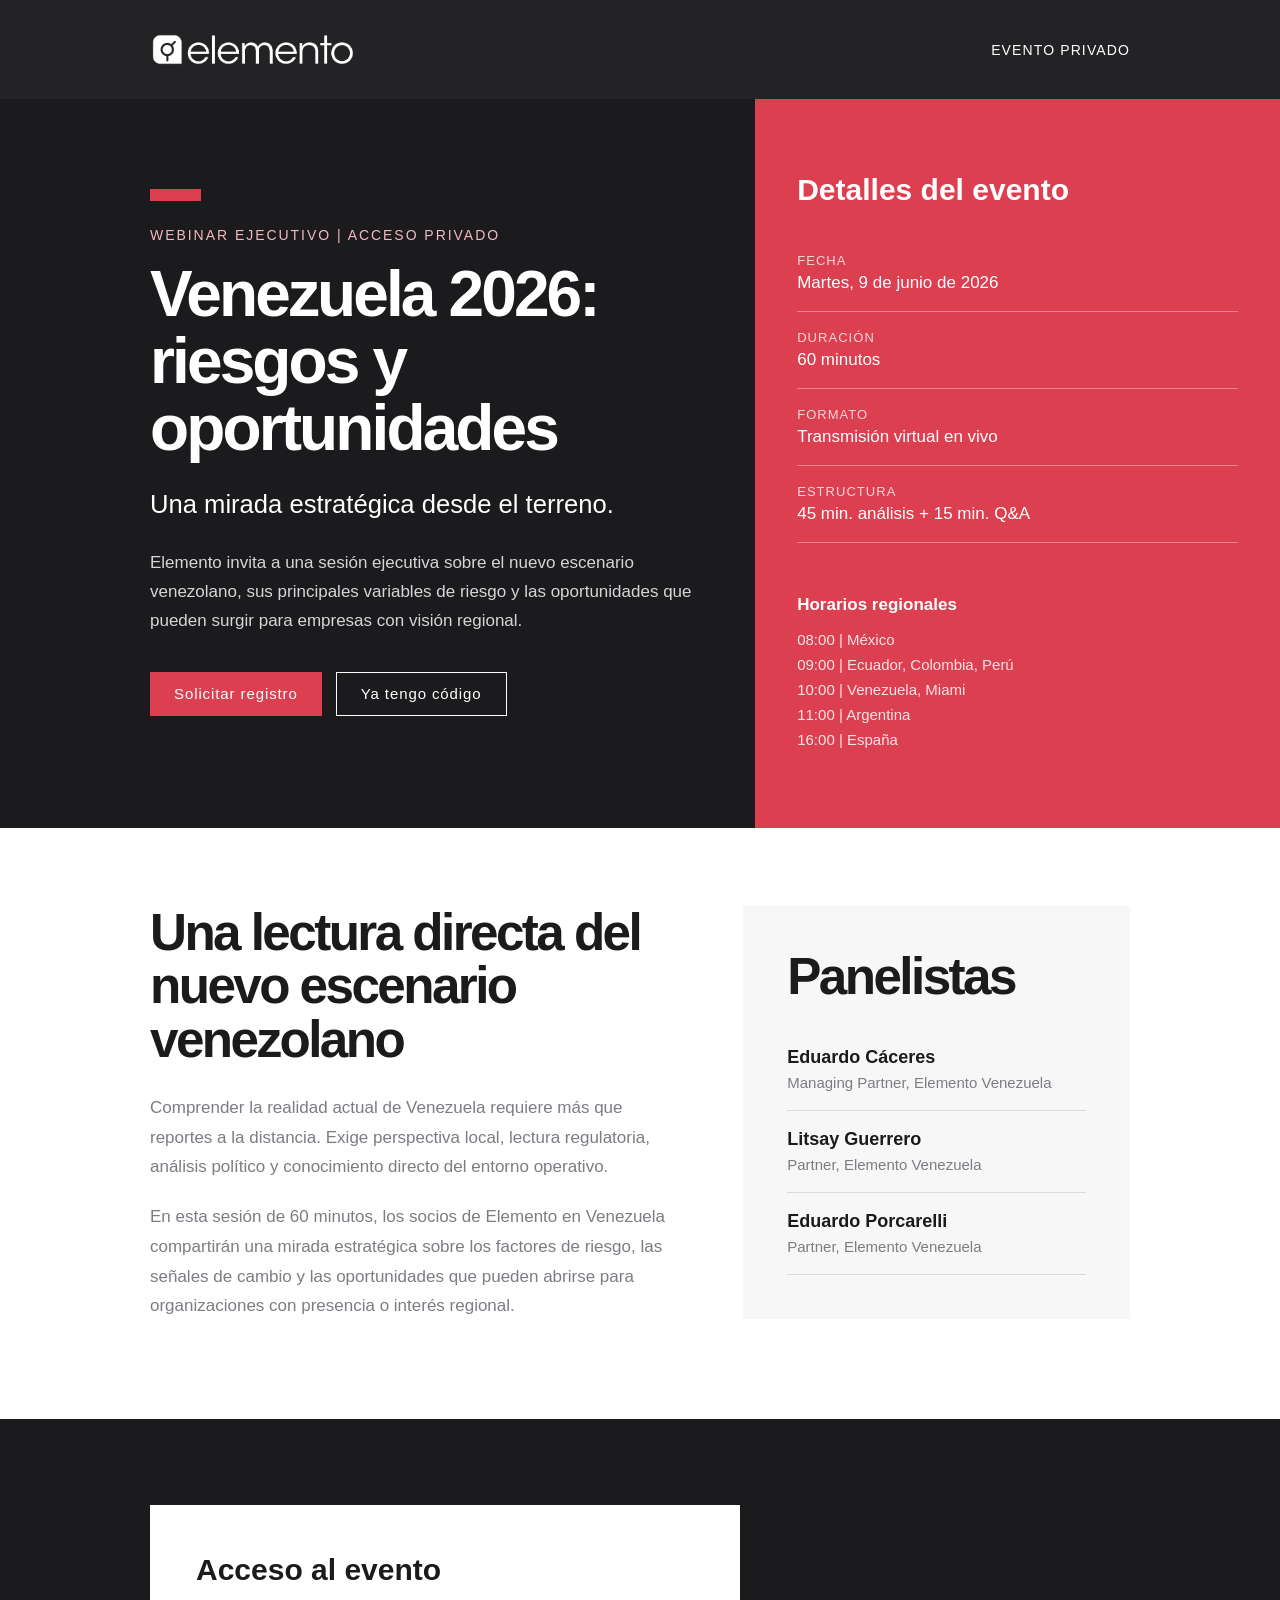
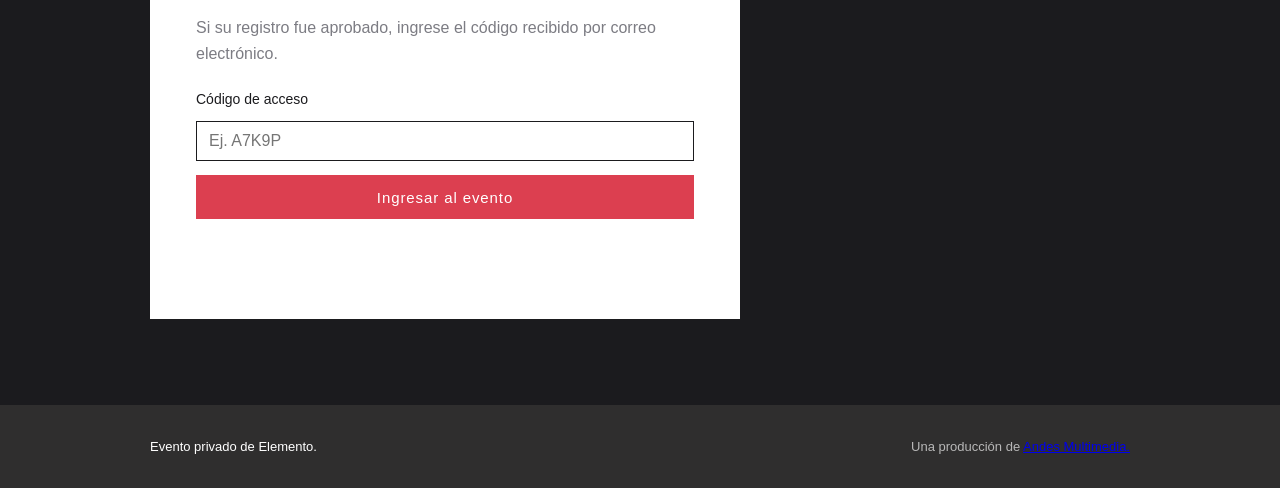
==== commit 48e327a2: "amm links" ====
--- a/index.html
+++ b/index.html
@@ -175,7 +175,8 @@
 
     <footer class="site-footer">
       <p>Evento privado de Elemento.</p>
-      <p class="powered">Una producción de XPO Madrid.</p>
+      <p class="powered">Una producción de <a href = "http://andesmultimedia.com"> Andes Multimedia.</a>
+      </p>
     </footer>
   </main>
 
--- a/assets/css/styles.css
+++ b/assets/css/styles.css
@@ -415,10 +415,10 @@
 
 .live-layout {
   display: grid;
-  grid-template-columns: minmax(0, 1.32fr) minmax(320px, 0.68fr);
-  gap: 32px;
+  grid-template-columns: minmax(0, 1.65fr) minmax(300px, 0.55fr);
+  gap: 28px;
   align-items: start;
-  padding: 56px max(28px, calc((100vw - var(--site-width)) / 2)) 76px;
+  padding: 56px max(24px, calc((100vw - 1180px) / 2)) 76px;
   background: var(--color-white);
 }
 
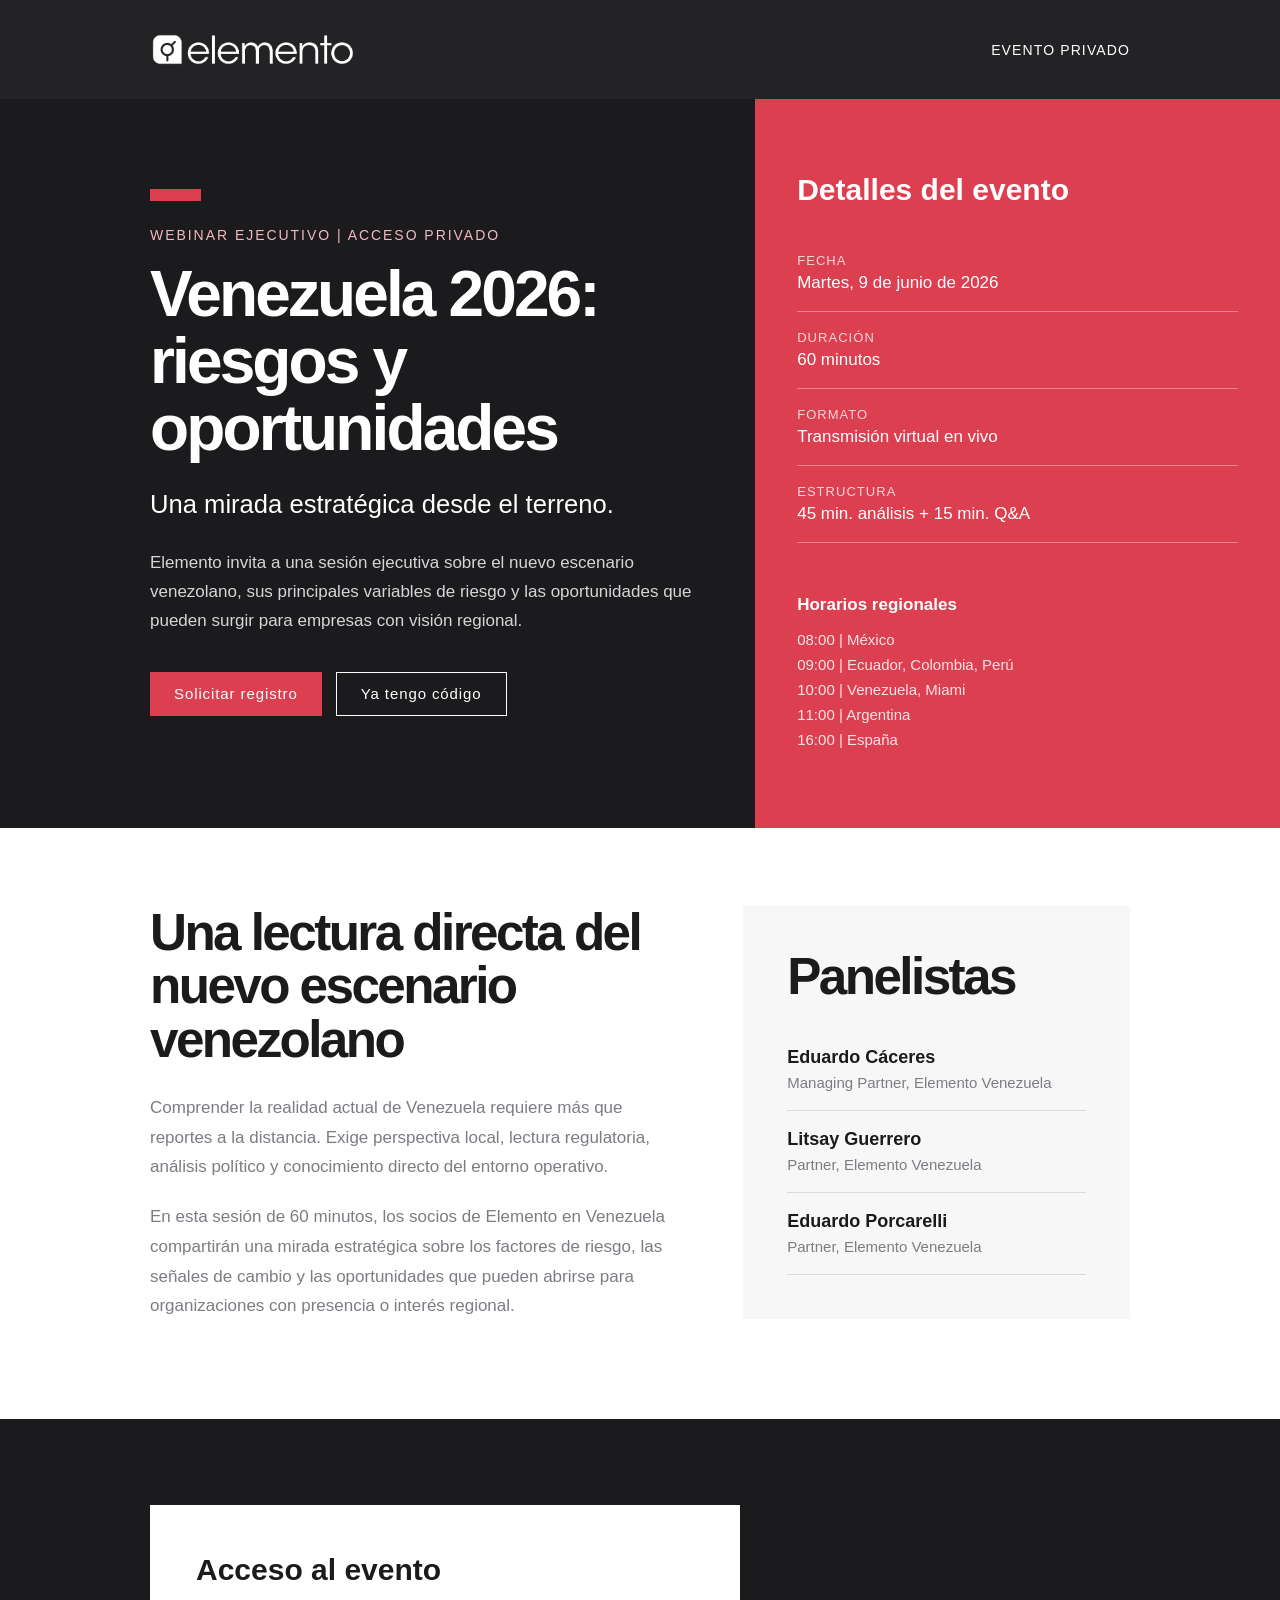
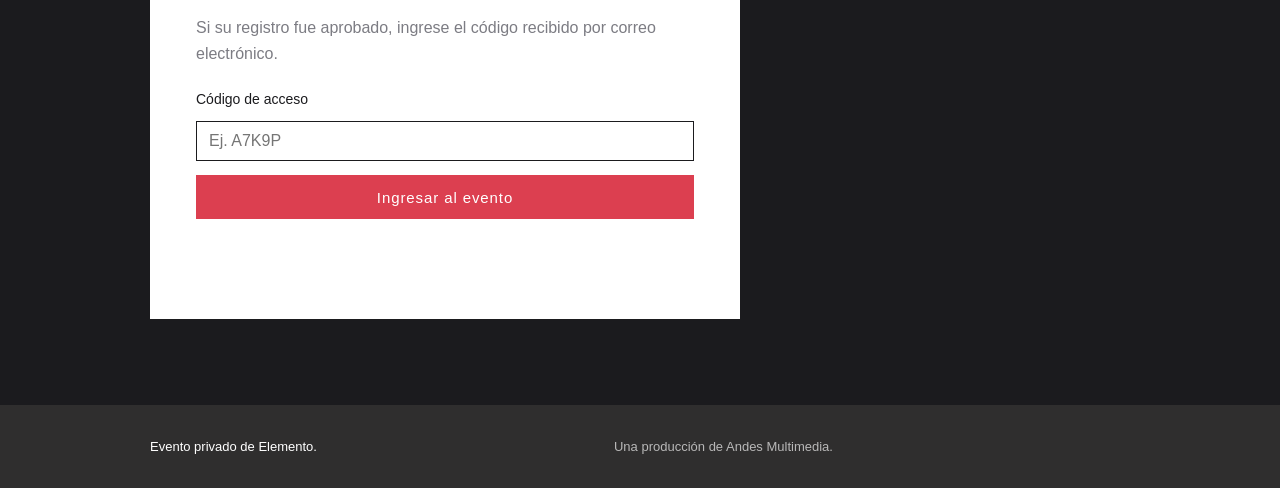
==== commit 85fb74d6: "hyperlink decoration" ====
--- a/index.html
+++ b/index.html
@@ -175,7 +175,10 @@
 
     <footer class="site-footer">
       <p>Evento privado de Elemento.</p>
-      <p class="powered">Una producción de <a href = "http://andesmultimedia.com"> Andes Multimedia.</a>
+      <p class="powered">Una producción de 
+        <a href="https://andesmultimedia.com" target="_blank" 
+        rel="noopener noreferrer" style="color: inherit; text-decoration: none;"
+        >Andes Multimedia</a>.</p>
       </p>
     </footer>
   </main>
